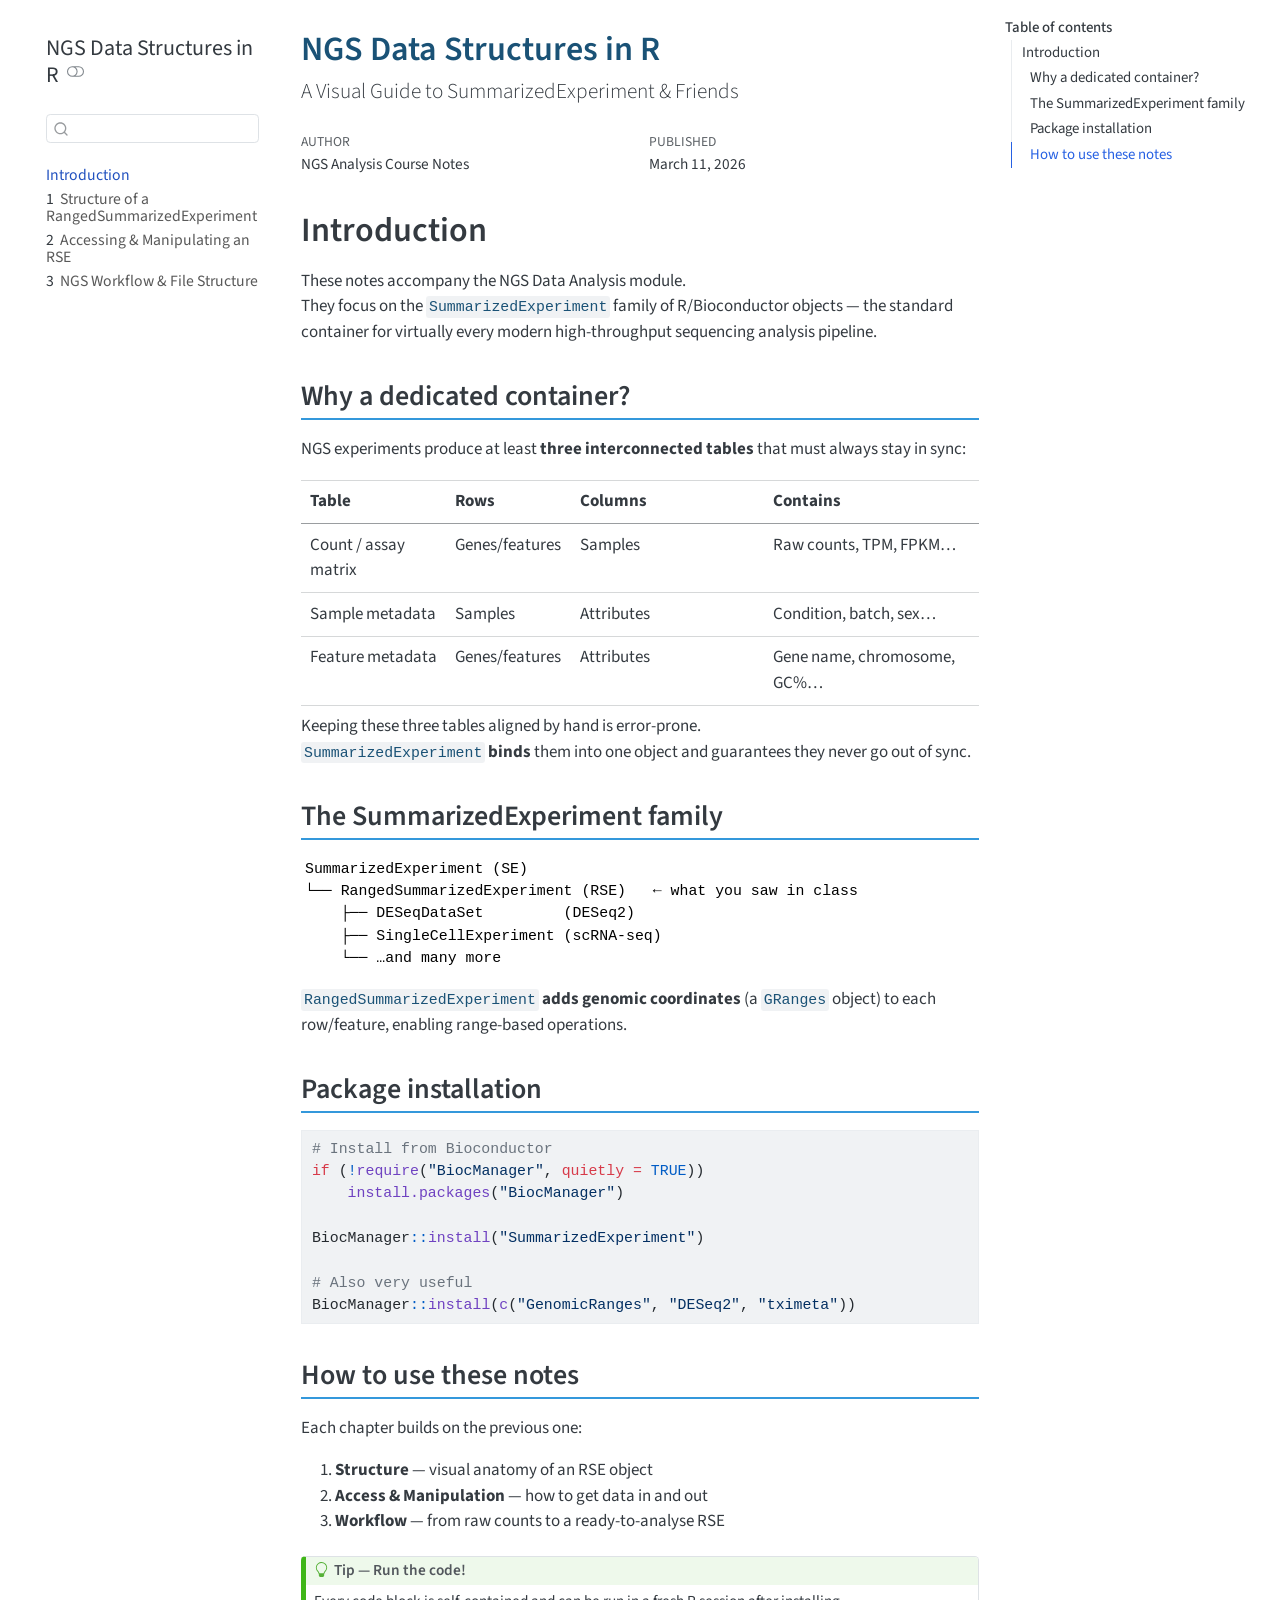
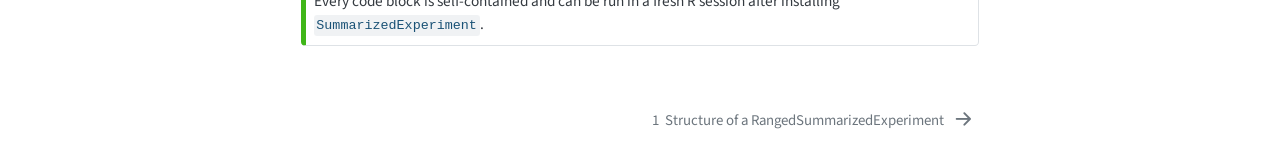
==== index.html @ 2ae2c1e5 "deploy: 876cf75ac8a0d50eb4bbeb47ce357f77aa4906ad" ====
<!DOCTYPE html>
<html xmlns="http://www.w3.org/1999/xhtml" lang="en" xml:lang="en"><head>

<meta charset="utf-8">
<meta name="generator" content="quarto-1.8.27">

<meta name="viewport" content="width=device-width, initial-scale=1.0, user-scalable=yes">

<meta name="author" content="NGS Analysis Course Notes">
<meta name="dcterms.date" content="2026-03-11">

<title>NGS Data Structures in R</title>
<style>
code{white-space: pre-wrap;}
span.smallcaps{font-variant: small-caps;}
div.columns{display: flex; gap: min(4vw, 1.5em);}
div.column{flex: auto; overflow-x: auto;}
div.hanging-indent{margin-left: 1.5em; text-indent: -1.5em;}
ul.task-list{list-style: none;}
ul.task-list li input[type="checkbox"] {
  width: 0.8em;
  margin: 0 0.8em 0.2em -1em; /* quarto-specific, see https://github.com/quarto-dev/quarto-cli/issues/4556 */ 
  vertical-align: middle;
}
/* CSS for syntax highlighting */
html { -webkit-text-size-adjust: 100%; }
pre > code.sourceCode { white-space: pre; position: relative; }
pre > code.sourceCode > span { display: inline-block; line-height: 1.25; }
pre > code.sourceCode > span:empty { height: 1.2em; }
.sourceCode { overflow: visible; }
code.sourceCode > span { color: inherit; text-decoration: inherit; }
div.sourceCode { margin: 1em 0; }
pre.sourceCode { margin: 0; }
@media screen {
div.sourceCode { overflow: auto; }
}
@media print {
pre > code.sourceCode { white-space: pre-wrap; }
pre > code.sourceCode > span { text-indent: -5em; padding-left: 5em; }
}
pre.numberSource code
  { counter-reset: source-line 0; }
pre.numberSource code > span
  { position: relative; left: -4em; counter-increment: source-line; }
pre.numberSource code > span > a:first-child::before
  { content: counter(source-line);
    position: relative; left: -1em; text-align: right; vertical-align: baseline;
    border: none; display: inline-block;
    -webkit-touch-callout: none; -webkit-user-select: none;
    -khtml-user-select: none; -moz-user-select: none;
    -ms-user-select: none; user-select: none;
    padding: 0 4px; width: 4em;
  }
pre.numberSource { margin-left: 3em;  padding-left: 4px; }
div.sourceCode
  {   }
@media screen {
pre > code.sourceCode > span > a:first-child::before { text-decoration: underline; }
}
</style>


<script src="site_libs/quarto-nav/quarto-nav.js"></script>
<script src="site_libs/quarto-nav/headroom.min.js"></script>
<script src="site_libs/clipboard/clipboard.min.js"></script>
<script src="site_libs/quarto-search/autocomplete.umd.js"></script>
<script src="site_libs/quarto-search/fuse.min.js"></script>
<script src="site_libs/quarto-search/quarto-search.js"></script>
<meta name="quarto:offset" content="./">
<link href="./structure.html" rel="next">
<script src="site_libs/quarto-html/quarto.js" type="module"></script>
<script src="site_libs/quarto-html/tabsets/tabsets.js" type="module"></script>
<script src="site_libs/quarto-html/axe/axe-check.js" type="module"></script>
<script src="site_libs/quarto-html/popper.min.js"></script>
<script src="site_libs/quarto-html/tippy.umd.min.js"></script>
<script src="site_libs/quarto-html/anchor.min.js"></script>
<link href="site_libs/quarto-html/tippy.css" rel="stylesheet">
<link href="site_libs/quarto-html/quarto-syntax-highlighting-8b4baf804e461d9b72633f0de59a0cac.css" rel="stylesheet" class="quarto-color-scheme" id="quarto-text-highlighting-styles">
<link href="site_libs/quarto-html/quarto-syntax-highlighting-dark-f1aadacce99040138bbb613f9330654f.css" rel="stylesheet" class="quarto-color-scheme quarto-color-alternate" id="quarto-text-highlighting-styles">
<link href="site_libs/quarto-html/quarto-syntax-highlighting-8b4baf804e461d9b72633f0de59a0cac.css" rel="stylesheet" class="quarto-color-scheme-extra" id="quarto-text-highlighting-styles">
<script src="site_libs/bootstrap/bootstrap.min.js"></script>
<link href="site_libs/bootstrap/bootstrap-icons.css" rel="stylesheet">
<link href="site_libs/bootstrap/bootstrap-b5dd4a3d71b3a078c37fb2ee7b3c8dc8.min.css" rel="stylesheet" append-hash="true" class="quarto-color-scheme" id="quarto-bootstrap" data-mode="light">
<link href="site_libs/bootstrap/bootstrap-dark-f71687a9f24ade8682aaea117735bc7c.min.css" rel="stylesheet" append-hash="true" class="quarto-color-scheme quarto-color-alternate" id="quarto-bootstrap" data-mode="dark">
<link href="site_libs/bootstrap/bootstrap-b5dd4a3d71b3a078c37fb2ee7b3c8dc8.min.css" rel="stylesheet" append-hash="true" class="quarto-color-scheme-extra" id="quarto-bootstrap" data-mode="light">
<script id="quarto-search-options" type="application/json">{
  "location": "sidebar",
  "copy-button": false,
  "collapse-after": 3,
  "panel-placement": "start",
  "type": "textbox",
  "limit": 50,
  "keyboard-shortcut": [
    "f",
    "/",
    "s"
  ],
  "show-item-context": false,
  "language": {
    "search-no-results-text": "No results",
    "search-matching-documents-text": "matching documents",
    "search-copy-link-title": "Copy link to search",
    "search-hide-matches-text": "Hide additional matches",
    "search-more-match-text": "more match in this document",
    "search-more-matches-text": "more matches in this document",
    "search-clear-button-title": "Clear",
    "search-text-placeholder": "",
    "search-detached-cancel-button-title": "Cancel",
    "search-submit-button-title": "Submit",
    "search-label": "Search"
  }
}</script>
<style>html{ scroll-behavior: smooth; }</style>


<link rel="stylesheet" href="custom.css">
</head>

<body class="nav-sidebar floating quarto-light"><script id="quarto-html-before-body" type="application/javascript">
    const toggleBodyColorMode = (bsSheetEl) => {
      const mode = bsSheetEl.getAttribute("data-mode");
      const bodyEl = window.document.querySelector("body");
      if (mode === "dark") {
        bodyEl.classList.add("quarto-dark");
        bodyEl.classList.remove("quarto-light");
      } else {
        bodyEl.classList.add("quarto-light");
        bodyEl.classList.remove("quarto-dark");
      }
    }
    const toggleBodyColorPrimary = () => {
      const bsSheetEl = window.document.querySelector("link#quarto-bootstrap:not([rel=disabled-stylesheet])");
      if (bsSheetEl) {
        toggleBodyColorMode(bsSheetEl);
      }
    }
    const setColorSchemeToggle = (alternate) => {
      const toggles = window.document.querySelectorAll('.quarto-color-scheme-toggle');
      for (let i=0; i < toggles.length; i++) {
        const toggle = toggles[i];
        if (toggle) {
          if (alternate) {
            toggle.classList.add("alternate");
          } else {
            toggle.classList.remove("alternate");
          }
        }
      }
    };
    const toggleColorMode = (alternate) => {
      // Switch the stylesheets
      const primaryStylesheets = window.document.querySelectorAll('link.quarto-color-scheme:not(.quarto-color-alternate)');
      const alternateStylesheets = window.document.querySelectorAll('link.quarto-color-scheme.quarto-color-alternate');
      manageTransitions('#quarto-margin-sidebar .nav-link', false);
      if (alternate) {
        // note: dark is layered on light, we don't disable primary!
        enableStylesheet(alternateStylesheets);
        for (const sheetNode of alternateStylesheets) {
          if (sheetNode.id === "quarto-bootstrap") {
            toggleBodyColorMode(sheetNode);
          }
        }
      } else {
        disableStylesheet(alternateStylesheets);
        enableStylesheet(primaryStylesheets)
        toggleBodyColorPrimary();
      }
      manageTransitions('#quarto-margin-sidebar .nav-link', true);
      // Switch the toggles
      setColorSchemeToggle(alternate)
      // Hack to workaround the fact that safari doesn't
      // properly recolor the scrollbar when toggling (#1455)
      if (navigator.userAgent.indexOf('Safari') > 0 && navigator.userAgent.indexOf('Chrome') == -1) {
        manageTransitions("body", false);
        window.scrollTo(0, 1);
        setTimeout(() => {
          window.scrollTo(0, 0);
          manageTransitions("body", true);
        }, 40);
      }
    }
    const disableStylesheet = (stylesheets) => {
      for (let i=0; i < stylesheets.length; i++) {
        const stylesheet = stylesheets[i];
        stylesheet.rel = 'disabled-stylesheet';
      }
    }
    const enableStylesheet = (stylesheets) => {
      for (let i=0; i < stylesheets.length; i++) {
        const stylesheet = stylesheets[i];
        if(stylesheet.rel !== 'stylesheet') { // for Chrome, which will still FOUC without this check
          stylesheet.rel = 'stylesheet';
        }
      }
    }
    const manageTransitions = (selector, allowTransitions) => {
      const els = window.document.querySelectorAll(selector);
      for (let i=0; i < els.length; i++) {
        const el = els[i];
        if (allowTransitions) {
          el.classList.remove('notransition');
        } else {
          el.classList.add('notransition');
        }
      }
    }
    const isFileUrl = () => {
      return window.location.protocol === 'file:';
    }
    const hasAlternateSentinel = () => {
      let styleSentinel = getColorSchemeSentinel();
      if (styleSentinel !== null) {
        return styleSentinel === "alternate";
      } else {
        return false;
      }
    }
    const setStyleSentinel = (alternate) => {
      const value = alternate ? "alternate" : "default";
      if (!isFileUrl()) {
        window.localStorage.setItem("quarto-color-scheme", value);
      } else {
        localAlternateSentinel = value;
      }
    }
    const getColorSchemeSentinel = () => {
      if (!isFileUrl()) {
        const storageValue = window.localStorage.getItem("quarto-color-scheme");
        return storageValue != null ? storageValue : localAlternateSentinel;
      } else {
        return localAlternateSentinel;
      }
    }
    const toggleGiscusIfUsed = (isAlternate, darkModeDefault) => {
      const baseTheme = document.querySelector('#giscus-base-theme')?.value ?? 'light';
      const alternateTheme = document.querySelector('#giscus-alt-theme')?.value ?? 'dark';
      let newTheme = '';
      if(authorPrefersDark) {
        newTheme = isAlternate ? baseTheme : alternateTheme;
      } else {
        newTheme = isAlternate ? alternateTheme : baseTheme;
      }
      const changeGiscusTheme = () => {
        // From: https://github.com/giscus/giscus/issues/336
        const sendMessage = (message) => {
          const iframe = document.querySelector('iframe.giscus-frame');
          if (!iframe) return;
          iframe.contentWindow.postMessage({ giscus: message }, 'https://giscus.app');
        }
        sendMessage({
          setConfig: {
            theme: newTheme
          }
        });
      }
      const isGiscussLoaded = window.document.querySelector('iframe.giscus-frame') !== null;
      if (isGiscussLoaded) {
        changeGiscusTheme();
      }
    };
    const authorPrefersDark = false;
    const darkModeDefault = authorPrefersDark;
      document.querySelector('link#quarto-text-highlighting-styles.quarto-color-scheme-extra').rel = 'disabled-stylesheet';
      document.querySelector('link#quarto-bootstrap.quarto-color-scheme-extra').rel = 'disabled-stylesheet';
    let localAlternateSentinel = darkModeDefault ? 'alternate' : 'default';
    // Dark / light mode switch
    window.quartoToggleColorScheme = () => {
      // Read the current dark / light value
      let toAlternate = !hasAlternateSentinel();
      toggleColorMode(toAlternate);
      setStyleSentinel(toAlternate);
      toggleGiscusIfUsed(toAlternate, darkModeDefault);
      window.dispatchEvent(new Event('resize'));
    };
    // Switch to dark mode if need be
    if (hasAlternateSentinel()) {
      toggleColorMode(true);
    } else {
      toggleColorMode(false);
    }
  </script>

<div id="quarto-search-results"></div>
  <header id="quarto-header" class="headroom fixed-top">
  <nav class="quarto-secondary-nav">
    <div class="container-fluid d-flex">
      <button type="button" class="quarto-btn-toggle btn" data-bs-toggle="collapse" role="button" data-bs-target=".quarto-sidebar-collapse-item" aria-controls="quarto-sidebar" aria-expanded="false" aria-label="Toggle sidebar navigation" onclick="if (window.quartoToggleHeadroom) { window.quartoToggleHeadroom(); }">
        <i class="bi bi-layout-text-sidebar-reverse"></i>
      </button>
        <nav class="quarto-page-breadcrumbs" aria-label="breadcrumb"><ol class="breadcrumb"><li class="breadcrumb-item"><a href="./index.html">Introduction</a></li></ol></nav>
        <a class="flex-grow-1" role="navigation" data-bs-toggle="collapse" data-bs-target=".quarto-sidebar-collapse-item" aria-controls="quarto-sidebar" aria-expanded="false" aria-label="Toggle sidebar navigation" onclick="if (window.quartoToggleHeadroom) { window.quartoToggleHeadroom(); }">      
        </a>
      <button type="button" class="btn quarto-search-button" aria-label="Search" onclick="window.quartoOpenSearch();">
        <i class="bi bi-search"></i>
      </button>
    </div>
  </nav>
</header>
<!-- content -->
<div id="quarto-content" class="quarto-container page-columns page-rows-contents page-layout-article">
<!-- sidebar -->
  <nav id="quarto-sidebar" class="sidebar collapse collapse-horizontal quarto-sidebar-collapse-item sidebar-navigation floating overflow-auto">
    <div class="pt-lg-2 mt-2 text-left sidebar-header">
    <div class="sidebar-title mb-0 py-0">
      <a href="./">NGS Data Structures in R</a> 
        <div class="sidebar-tools-main">
  <a href="" class="quarto-color-scheme-toggle quarto-navigation-tool  px-1" onclick="window.quartoToggleColorScheme(); return false;" title="Toggle dark mode"><i class="bi"></i></a>
</div>
    </div>
      </div>
        <div class="mt-2 flex-shrink-0 align-items-center">
        <div class="sidebar-search">
        <div id="quarto-search" class="" title="Search"></div>
        </div>
        </div>
    <div class="sidebar-menu-container"> 
    <ul class="list-unstyled mt-1">
        <li class="sidebar-item">
  <div class="sidebar-item-container"> 
  <a href="./index.html" class="sidebar-item-text sidebar-link active">
 <span class="menu-text">Introduction</span></a>
  </div>
</li>
        <li class="sidebar-item">
  <div class="sidebar-item-container"> 
  <a href="./structure.html" class="sidebar-item-text sidebar-link">
 <span class="menu-text"><span class="chapter-number">1</span>&nbsp; <span class="chapter-title">Structure of a RangedSummarizedExperiment</span></span></a>
  </div>
</li>
        <li class="sidebar-item">
  <div class="sidebar-item-container"> 
  <a href="./access.html" class="sidebar-item-text sidebar-link">
 <span class="menu-text"><span class="chapter-number">2</span>&nbsp; <span class="chapter-title">Accessing &amp; Manipulating an RSE</span></span></a>
  </div>
</li>
        <li class="sidebar-item">
  <div class="sidebar-item-container"> 
  <a href="./workflow.html" class="sidebar-item-text sidebar-link">
 <span class="menu-text"><span class="chapter-number">3</span>&nbsp; <span class="chapter-title">NGS Workflow &amp; File Structure</span></span></a>
  </div>
</li>
    </ul>
    </div>
</nav>
<div id="quarto-sidebar-glass" class="quarto-sidebar-collapse-item" data-bs-toggle="collapse" data-bs-target=".quarto-sidebar-collapse-item"></div>
<!-- margin-sidebar -->
    <div id="quarto-margin-sidebar" class="sidebar margin-sidebar">
        <nav id="TOC" role="doc-toc" class="toc-active">
    <h2 id="toc-title">Table of contents</h2>
   
  <ul>
  <li><a href="#introduction" id="toc-introduction" class="nav-link active" data-scroll-target="#introduction">Introduction</a>
  <ul class="collapse">
  <li><a href="#why-a-dedicated-container" id="toc-why-a-dedicated-container" class="nav-link" data-scroll-target="#why-a-dedicated-container">Why a dedicated container?</a></li>
  <li><a href="#the-summarizedexperiment-family" id="toc-the-summarizedexperiment-family" class="nav-link" data-scroll-target="#the-summarizedexperiment-family">The SummarizedExperiment family</a></li>
  <li><a href="#package-installation" id="toc-package-installation" class="nav-link" data-scroll-target="#package-installation">Package installation</a></li>
  <li><a href="#how-to-use-these-notes" id="toc-how-to-use-these-notes" class="nav-link" data-scroll-target="#how-to-use-these-notes">How to use these notes</a></li>
  </ul></li>
  </ul>
</nav>
    </div>
<!-- main -->
<main class="content" id="quarto-document-content">


<header id="title-block-header" class="quarto-title-block default">
<div class="quarto-title">
<h1 class="title">NGS Data Structures in R</h1>
<p class="subtitle lead">A Visual Guide to SummarizedExperiment &amp; Friends</p>
</div>



<div class="quarto-title-meta">

    <div>
    <div class="quarto-title-meta-heading">Author</div>
    <div class="quarto-title-meta-contents">
             <p>NGS Analysis Course Notes </p>
          </div>
  </div>
    
    <div>
    <div class="quarto-title-meta-heading">Published</div>
    <div class="quarto-title-meta-contents">
      <p class="date">March 11, 2026</p>
    </div>
  </div>
  
    
  </div>
  


</header>


<section id="introduction" class="level1 unnumbered">
<h1 class="unnumbered">Introduction</h1>
<p>These notes accompany the NGS Data Analysis module.<br>
They focus on the <strong><code>SummarizedExperiment</code></strong> family of R/Bioconductor objects — the standard container for virtually every modern high-throughput sequencing analysis pipeline.</p>
<section id="why-a-dedicated-container" class="level2">
<h2 class="anchored" data-anchor-id="why-a-dedicated-container">Why a dedicated container?</h2>
<p>NGS experiments produce at least <strong>three interconnected tables</strong> that must always stay in sync:</p>
<table class="caption-top table">
<colgroup>
<col style="width: 21%">
<col style="width: 18%">
<col style="width: 28%">
<col style="width: 31%">
</colgroup>
<thead>
<tr class="header">
<th>Table</th>
<th>Rows</th>
<th>Columns</th>
<th>Contains</th>
</tr>
</thead>
<tbody>
<tr class="odd">
<td>Count / assay matrix</td>
<td>Genes/features</td>
<td>Samples</td>
<td>Raw counts, TPM, FPKM…</td>
</tr>
<tr class="even">
<td>Sample metadata</td>
<td>Samples</td>
<td>Attributes</td>
<td>Condition, batch, sex…</td>
</tr>
<tr class="odd">
<td>Feature metadata</td>
<td>Genes/features</td>
<td>Attributes</td>
<td>Gene name, chromosome, GC%…</td>
</tr>
</tbody>
</table>
<p>Keeping these three tables aligned by hand is error-prone.<br>
<code>SummarizedExperiment</code> <strong>binds</strong> them into one object and guarantees they never go out of sync.</p>
</section>
<section id="the-summarizedexperiment-family" class="level2">
<h2 class="anchored" data-anchor-id="the-summarizedexperiment-family">The SummarizedExperiment family</h2>
<pre><code>SummarizedExperiment (SE)
└── RangedSummarizedExperiment (RSE)   ← what you saw in class
    ├── DESeqDataSet         (DESeq2)
    ├── SingleCellExperiment (scRNA-seq)
    └── …and many more</code></pre>
<p><code>RangedSummarizedExperiment</code> <strong>adds genomic coordinates</strong> (a <code>GRanges</code> object) to each row/feature, enabling range-based operations.</p>
</section>
<section id="package-installation" class="level2">
<h2 class="anchored" data-anchor-id="package-installation">Package installation</h2>
<div class="code-copy-outer-scaffold"><div class="sourceCode" id="cb2"><pre class="sourceCode r code-with-copy"><code class="sourceCode r"><span id="cb2-1"><a href="#cb2-1" aria-hidden="true" tabindex="-1"></a><span class="co"># Install from Bioconductor</span></span>
<span id="cb2-2"><a href="#cb2-2" aria-hidden="true" tabindex="-1"></a><span class="cf">if</span> (<span class="sc">!</span><span class="fu">require</span>(<span class="st">"BiocManager"</span>, <span class="at">quietly =</span> <span class="cn">TRUE</span>))</span>
<span id="cb2-3"><a href="#cb2-3" aria-hidden="true" tabindex="-1"></a>    <span class="fu">install.packages</span>(<span class="st">"BiocManager"</span>)</span>
<span id="cb2-4"><a href="#cb2-4" aria-hidden="true" tabindex="-1"></a></span>
<span id="cb2-5"><a href="#cb2-5" aria-hidden="true" tabindex="-1"></a>BiocManager<span class="sc">::</span><span class="fu">install</span>(<span class="st">"SummarizedExperiment"</span>)</span>
<span id="cb2-6"><a href="#cb2-6" aria-hidden="true" tabindex="-1"></a></span>
<span id="cb2-7"><a href="#cb2-7" aria-hidden="true" tabindex="-1"></a><span class="co"># Also very useful</span></span>
<span id="cb2-8"><a href="#cb2-8" aria-hidden="true" tabindex="-1"></a>BiocManager<span class="sc">::</span><span class="fu">install</span>(<span class="fu">c</span>(<span class="st">"GenomicRanges"</span>, <span class="st">"DESeq2"</span>, <span class="st">"tximeta"</span>))</span></code></pre></div><button title="Copy to Clipboard" class="code-copy-button"><i class="bi"></i></button></div>
</section>
<section id="how-to-use-these-notes" class="level2">
<h2 class="anchored" data-anchor-id="how-to-use-these-notes">How to use these notes</h2>
<p>Each chapter builds on the previous one:</p>
<ol type="1">
<li><strong>Structure</strong> — visual anatomy of an RSE object</li>
<li><strong>Access &amp; Manipulation</strong> — how to get data in and out</li>
<li><strong>Workflow</strong> — from raw counts to a ready-to-analyse RSE</li>
</ol>
<div class="callout callout-style-default callout-tip callout-titled">
<div class="callout-header d-flex align-content-center">
<div class="callout-icon-container">
<i class="callout-icon"></i>
</div>
<div class="callout-title-container flex-fill">
<span class="screen-reader-only">Tip</span>Tip — Run the code!
</div>
</div>
<div class="callout-body-container callout-body">
<p>Every code block is self-contained and can be run in a fresh R session after installing <code>SummarizedExperiment</code>.</p>
</div>
</div>


</section>
</section>

</main> <!-- /main -->
<script id="quarto-html-after-body" type="application/javascript">
  window.document.addEventListener("DOMContentLoaded", function (event) {
    // Ensure there is a toggle, if there isn't float one in the top right
    if (window.document.querySelector('.quarto-color-scheme-toggle') === null) {
      const a = window.document.createElement('a');
      a.classList.add('top-right');
      a.classList.add('quarto-color-scheme-toggle');
      a.href = "";
      a.onclick = function() { try { window.quartoToggleColorScheme(); } catch {} return false; };
      const i = window.document.createElement("i");
      i.classList.add('bi');
      a.appendChild(i);
      window.document.body.appendChild(a);
    }
    setColorSchemeToggle(hasAlternateSentinel())
    const icon = "";
    const anchorJS = new window.AnchorJS();
    anchorJS.options = {
      placement: 'right',
      icon: icon
    };
    anchorJS.add('.anchored');
    const isCodeAnnotation = (el) => {
      for (const clz of el.classList) {
        if (clz.startsWith('code-annotation-')) {                     
          return true;
        }
      }
      return false;
    }
    const onCopySuccess = function(e) {
      // button target
      const button = e.trigger;
      // don't keep focus
      button.blur();
      // flash "checked"
      button.classList.add('code-copy-button-checked');
      var currentTitle = button.getAttribute("title");
      button.setAttribute("title", "Copied!");
      let tooltip;
      if (window.bootstrap) {
        button.setAttribute("data-bs-toggle", "tooltip");
        button.setAttribute("data-bs-placement", "left");
        button.setAttribute("data-bs-title", "Copied!");
        tooltip = new bootstrap.Tooltip(button, 
          { trigger: "manual", 
            customClass: "code-copy-button-tooltip",
            offset: [0, -8]});
        tooltip.show();    
      }
      setTimeout(function() {
        if (tooltip) {
          tooltip.hide();
          button.removeAttribute("data-bs-title");
          button.removeAttribute("data-bs-toggle");
          button.removeAttribute("data-bs-placement");
        }
        button.setAttribute("title", currentTitle);
        button.classList.remove('code-copy-button-checked');
      }, 1000);
      // clear code selection
      e.clearSelection();
    }
    const getTextToCopy = function(trigger) {
      const outerScaffold = trigger.parentElement.cloneNode(true);
      const codeEl = outerScaffold.querySelector('code');
      for (const childEl of codeEl.children) {
        if (isCodeAnnotation(childEl)) {
          childEl.remove();
        }
      }
      return codeEl.innerText;
    }
    const clipboard = new window.ClipboardJS('.code-copy-button:not([data-in-quarto-modal])', {
      text: getTextToCopy
    });
    clipboard.on('success', onCopySuccess);
    if (window.document.getElementById('quarto-embedded-source-code-modal')) {
      const clipboardModal = new window.ClipboardJS('.code-copy-button[data-in-quarto-modal]', {
        text: getTextToCopy,
        container: window.document.getElementById('quarto-embedded-source-code-modal')
      });
      clipboardModal.on('success', onCopySuccess);
    }
      var localhostRegex = new RegExp(/^(?:http|https):\/\/localhost\:?[0-9]*\//);
      var mailtoRegex = new RegExp(/^mailto:/);
        var filterRegex = new RegExp('/' + window.location.host + '/');
      var isInternal = (href) => {
          return filterRegex.test(href) || localhostRegex.test(href) || mailtoRegex.test(href);
      }
      // Inspect non-navigation links and adorn them if external
     var links = window.document.querySelectorAll('a[href]:not(.nav-link):not(.navbar-brand):not(.toc-action):not(.sidebar-link):not(.sidebar-item-toggle):not(.pagination-link):not(.no-external):not([aria-hidden]):not(.dropdown-item):not(.quarto-navigation-tool):not(.about-link)');
      for (var i=0; i<links.length; i++) {
        const link = links[i];
        if (!isInternal(link.href)) {
          // undo the damage that might have been done by quarto-nav.js in the case of
          // links that we want to consider external
          if (link.dataset.originalHref !== undefined) {
            link.href = link.dataset.originalHref;
          }
        }
      }
    function tippyHover(el, contentFn, onTriggerFn, onUntriggerFn) {
      const config = {
        allowHTML: true,
        maxWidth: 500,
        delay: 100,
        arrow: false,
        appendTo: function(el) {
            return el.parentElement;
        },
        interactive: true,
        interactiveBorder: 10,
        theme: 'quarto',
        placement: 'bottom-start',
      };
      if (contentFn) {
        config.content = contentFn;
      }
      if (onTriggerFn) {
        config.onTrigger = onTriggerFn;
      }
      if (onUntriggerFn) {
        config.onUntrigger = onUntriggerFn;
      }
      window.tippy(el, config); 
    }
    const noterefs = window.document.querySelectorAll('a[role="doc-noteref"]');
    for (var i=0; i<noterefs.length; i++) {
      const ref = noterefs[i];
      tippyHover(ref, function() {
        // use id or data attribute instead here
        let href = ref.getAttribute('data-footnote-href') || ref.getAttribute('href');
        try { href = new URL(href).hash; } catch {}
        const id = href.replace(/^#\/?/, "");
        const note = window.document.getElementById(id);
        if (note) {
          return note.innerHTML;
        } else {
          return "";
        }
      });
    }
    const xrefs = window.document.querySelectorAll('a.quarto-xref');
    const processXRef = (id, note) => {
      // Strip column container classes
      const stripColumnClz = (el) => {
        el.classList.remove("page-full", "page-columns");
        if (el.children) {
          for (const child of el.children) {
            stripColumnClz(child);
          }
        }
      }
      stripColumnClz(note)
      if (id === null || id.startsWith('sec-')) {
        // Special case sections, only their first couple elements
        const container = document.createElement("div");
        if (note.children && note.children.length > 2) {
          container.appendChild(note.children[0].cloneNode(true));
          for (let i = 1; i < note.children.length; i++) {
            const child = note.children[i];
            if (child.tagName === "P" && child.innerText === "") {
              continue;
            } else {
              container.appendChild(child.cloneNode(true));
              break;
            }
          }
          if (window.Quarto?.typesetMath) {
            window.Quarto.typesetMath(container);
          }
          return container.innerHTML
        } else {
          if (window.Quarto?.typesetMath) {
            window.Quarto.typesetMath(note);
          }
          return note.innerHTML;
        }
      } else {
        // Remove any anchor links if they are present
        const anchorLink = note.querySelector('a.anchorjs-link');
        if (anchorLink) {
          anchorLink.remove();
        }
        if (window.Quarto?.typesetMath) {
          window.Quarto.typesetMath(note);
        }
        if (note.classList.contains("callout")) {
          return note.outerHTML;
        } else {
          return note.innerHTML;
        }
      }
    }
    for (var i=0; i<xrefs.length; i++) {
      const xref = xrefs[i];
      tippyHover(xref, undefined, function(instance) {
        instance.disable();
        let url = xref.getAttribute('href');
        let hash = undefined; 
        if (url.startsWith('#')) {
          hash = url;
        } else {
          try { hash = new URL(url).hash; } catch {}
        }
        if (hash) {
          const id = hash.replace(/^#\/?/, "");
          const note = window.document.getElementById(id);
          if (note !== null) {
            try {
              const html = processXRef(id, note.cloneNode(true));
              instance.setContent(html);
            } finally {
              instance.enable();
              instance.show();
            }
          } else {
            // See if we can fetch this
            fetch(url.split('#')[0])
            .then(res => res.text())
            .then(html => {
              const parser = new DOMParser();
              const htmlDoc = parser.parseFromString(html, "text/html");
              const note = htmlDoc.getElementById(id);
              if (note !== null) {
                const html = processXRef(id, note);
                instance.setContent(html);
              } 
            }).finally(() => {
              instance.enable();
              instance.show();
            });
          }
        } else {
          // See if we can fetch a full url (with no hash to target)
          // This is a special case and we should probably do some content thinning / targeting
          fetch(url)
          .then(res => res.text())
          .then(html => {
            const parser = new DOMParser();
            const htmlDoc = parser.parseFromString(html, "text/html");
            const note = htmlDoc.querySelector('main.content');
            if (note !== null) {
              // This should only happen for chapter cross references
              // (since there is no id in the URL)
              // remove the first header
              if (note.children.length > 0 && note.children[0].tagName === "HEADER") {
                note.children[0].remove();
              }
              const html = processXRef(null, note);
              instance.setContent(html);
            } 
          }).finally(() => {
            instance.enable();
            instance.show();
          });
        }
      }, function(instance) {
      });
    }
        let selectedAnnoteEl;
        const selectorForAnnotation = ( cell, annotation) => {
          let cellAttr = 'data-code-cell="' + cell + '"';
          let lineAttr = 'data-code-annotation="' +  annotation + '"';
          const selector = 'span[' + cellAttr + '][' + lineAttr + ']';
          return selector;
        }
        const selectCodeLines = (annoteEl) => {
          const doc = window.document;
          const targetCell = annoteEl.getAttribute("data-target-cell");
          const targetAnnotation = annoteEl.getAttribute("data-target-annotation");
          const annoteSpan = window.document.querySelector(selectorForAnnotation(targetCell, targetAnnotation));
          const lines = annoteSpan.getAttribute("data-code-lines").split(",");
          const lineIds = lines.map((line) => {
            return targetCell + "-" + line;
          })
          let top = null;
          let height = null;
          let parent = null;
          if (lineIds.length > 0) {
              //compute the position of the single el (top and bottom and make a div)
              const el = window.document.getElementById(lineIds[0]);
              top = el.offsetTop;
              height = el.offsetHeight;
              parent = el.parentElement.parentElement;
            if (lineIds.length > 1) {
              const lastEl = window.document.getElementById(lineIds[lineIds.length - 1]);
              const bottom = lastEl.offsetTop + lastEl.offsetHeight;
              height = bottom - top;
            }
            if (top !== null && height !== null && parent !== null) {
              // cook up a div (if necessary) and position it 
              let div = window.document.getElementById("code-annotation-line-highlight");
              if (div === null) {
                div = window.document.createElement("div");
                div.setAttribute("id", "code-annotation-line-highlight");
                div.style.position = 'absolute';
                parent.appendChild(div);
              }
              div.style.top = top - 2 + "px";
              div.style.height = height + 4 + "px";
              div.style.left = 0;
              let gutterDiv = window.document.getElementById("code-annotation-line-highlight-gutter");
              if (gutterDiv === null) {
                gutterDiv = window.document.createElement("div");
                gutterDiv.setAttribute("id", "code-annotation-line-highlight-gutter");
                gutterDiv.style.position = 'absolute';
                const codeCell = window.document.getElementById(targetCell);
                const gutter = codeCell.querySelector('.code-annotation-gutter');
                gutter.appendChild(gutterDiv);
              }
              gutterDiv.style.top = top - 2 + "px";
              gutterDiv.style.height = height + 4 + "px";
            }
            selectedAnnoteEl = annoteEl;
          }
        };
        const unselectCodeLines = () => {
          const elementsIds = ["code-annotation-line-highlight", "code-annotation-line-highlight-gutter"];
          elementsIds.forEach((elId) => {
            const div = window.document.getElementById(elId);
            if (div) {
              div.remove();
            }
          });
          selectedAnnoteEl = undefined;
        };
          // Handle positioning of the toggle
      window.addEventListener(
        "resize",
        throttle(() => {
          elRect = undefined;
          if (selectedAnnoteEl) {
            selectCodeLines(selectedAnnoteEl);
          }
        }, 10)
      );
      function throttle(fn, ms) {
      let throttle = false;
      let timer;
        return (...args) => {
          if(!throttle) { // first call gets through
              fn.apply(this, args);
              throttle = true;
          } else { // all the others get throttled
              if(timer) clearTimeout(timer); // cancel #2
              timer = setTimeout(() => {
                fn.apply(this, args);
                timer = throttle = false;
              }, ms);
          }
        };
      }
        // Attach click handler to the DT
        const annoteDls = window.document.querySelectorAll('dt[data-target-cell]');
        for (const annoteDlNode of annoteDls) {
          annoteDlNode.addEventListener('click', (event) => {
            const clickedEl = event.target;
            if (clickedEl !== selectedAnnoteEl) {
              unselectCodeLines();
              const activeEl = window.document.querySelector('dt[data-target-cell].code-annotation-active');
              if (activeEl) {
                activeEl.classList.remove('code-annotation-active');
              }
              selectCodeLines(clickedEl);
              clickedEl.classList.add('code-annotation-active');
            } else {
              // Unselect the line
              unselectCodeLines();
              clickedEl.classList.remove('code-annotation-active');
            }
          });
        }
    const findCites = (el) => {
      const parentEl = el.parentElement;
      if (parentEl) {
        const cites = parentEl.dataset.cites;
        if (cites) {
          return {
            el,
            cites: cites.split(' ')
          };
        } else {
          return findCites(el.parentElement)
        }
      } else {
        return undefined;
      }
    };
    var bibliorefs = window.document.querySelectorAll('a[role="doc-biblioref"]');
    for (var i=0; i<bibliorefs.length; i++) {
      const ref = bibliorefs[i];
      const citeInfo = findCites(ref);
      if (citeInfo) {
        tippyHover(citeInfo.el, function() {
          var popup = window.document.createElement('div');
          citeInfo.cites.forEach(function(cite) {
            var citeDiv = window.document.createElement('div');
            citeDiv.classList.add('hanging-indent');
            citeDiv.classList.add('csl-entry');
            var biblioDiv = window.document.getElementById('ref-' + cite);
            if (biblioDiv) {
              citeDiv.innerHTML = biblioDiv.innerHTML;
            }
            popup.appendChild(citeDiv);
          });
          return popup.innerHTML;
        });
      }
    }
  });
  </script>
<nav class="page-navigation">
  <div class="nav-page nav-page-previous">
  </div>
  <div class="nav-page nav-page-next">
      <a href="./structure.html" class="pagination-link" aria-label="Structure of a RangedSummarizedExperiment">
        <span class="nav-page-text"><span class="chapter-number">1</span>&nbsp; <span class="chapter-title">Structure of a RangedSummarizedExperiment</span></span> <i class="bi bi-arrow-right-short"></i>
      </a>
  </div>
</nav>
</div> <!-- /content -->




<script src="site_libs/quarto-html/zenscroll-min.js"></script>
</body></html>
---- site_libs/quarto-html/tippy.css ----
.tippy-box[data-animation=fade][data-state=hidden]{opacity:0}[data-tippy-root]{max-width:calc(100vw - 10px)}.tippy-box{position:relative;background-color:#333;color:#fff;border-radius:4px;font-size:14px;line-height:1.4;white-space:normal;outline:0;transition-property:transform,visibility,opacity}.tippy-box[data-placement^=top]>.tippy-arrow{bottom:0}.tippy-box[data-placement^=top]>.tippy-arrow:before{bottom:-7px;left:0;border-width:8px 8px 0;border-top-color:initial;transform-origin:center top}.tippy-box[data-placement^=bottom]>.tippy-arrow{top:0}.tippy-box[data-placement^=bottom]>.tippy-arrow:before{top:-7px;left:0;border-width:0 8px 8px;border-bottom-color:initial;transform-origin:center bottom}.tippy-box[data-placement^=left]>.tippy-arrow{right:0}.tippy-box[data-placement^=left]>.tippy-arrow:before{border-width:8px 0 8px 8px;border-left-color:initial;right:-7px;transform-origin:center left}.tippy-box[data-placement^=right]>.tippy-arrow{left:0}.tippy-box[data-placement^=right]>.tippy-arrow:before{left:-7px;border-width:8px 8px 8px 0;border-right-color:initial;transform-origin:center right}.tippy-box[data-inertia][data-state=visible]{transition-timing-function:cubic-bezier(.54,1.5,.38,1.11)}.tippy-arrow{width:16px;height:16px;color:#333}.tippy-arrow:before{content:"";position:absolute;border-color:transparent;border-style:solid}.tippy-content{position:relative;padding:5px 9px;z-index:1}
---- site_libs/quarto-html/quarto-syntax-highlighting-8b4baf804e461d9b72633f0de59a0cac.css ----
/* quarto syntax highlight colors */
:root {
  --quarto-hl-al-color: #ff5555;
  --quarto-hl-an-color: #6a737d;
  --quarto-hl-at-color: #d73a49;
  --quarto-hl-bn-color: #005cc5;
  --quarto-hl-bu-color: #d73a49;
  --quarto-hl-ch-color: #032f62;
  --quarto-hl-co-color: #6a737d;
  --quarto-hl-cv-color: #6a737d;
  --quarto-hl-cn-color: #005cc5;
  --quarto-hl-cf-color: #d73a49;
  --quarto-hl-dt-color: #d73a49;
  --quarto-hl-dv-color: #005cc5;
  --quarto-hl-do-color: #6a737d;
  --quarto-hl-er-color: #ff5555;
  --quarto-hl-ex-color: #d73a49;
  --quarto-hl-fl-color: #005cc5;
  --quarto-hl-fu-color: #6f42c1;
  --quarto-hl-im-color: #032f62;
  --quarto-hl-in-color: #6a737d;
  --quarto-hl-kw-color: #d73a49;
  --quarto-hl-op-color: #24292e;
  --quarto-hl-pp-color: #d73a49;
  --quarto-hl-re-color: #6a737d;
  --quarto-hl-sc-color: #005cc5;
  --quarto-hl-ss-color: #032f62;
  --quarto-hl-st-color: #032f62;
  --quarto-hl-va-color: #e36209;
  --quarto-hl-vs-color: #032f62;
  --quarto-hl-wa-color: #ff5555;
}

/* other quarto variables */
:root {
  --quarto-font-monospace: SFMono-Regular, Menlo, Monaco, Consolas, "Liberation Mono", "Courier New", monospace;
}

/* syntax highlight based on Pandoc's rules */
pre > code.sourceCode > span {
  color: #24292e;
}

code.sourceCode > span {
  color: #24292e;
}

div.sourceCode,
div.sourceCode pre.sourceCode {
  color: #24292e;
}

/* Normal */
code span {
  color: #24292e;
}

/* Alert */
code span.al {
  font-weight: bold;
  color: #ff5555;
}

/* Annotation */
code span.an {
  color: #6a737d;
}

/* Attribute */
code span.at {
  color: #d73a49;
}

/* BaseN */
code span.bn {
  color: #005cc5;
}

/* BuiltIn */
code span.bu {
  color: #d73a49;
}

/* ControlFlow */
code span.cf {
  color: #d73a49;
}

/* Char */
code span.ch {
  color: #032f62;
}

/* Constant */
code span.cn {
  color: #005cc5;
}

/* Comment */
code span.co {
  color: #6a737d;
}

/* CommentVar */
code span.cv {
  color: #6a737d;
}

/* Documentation */
code span.do {
  color: #6a737d;
}

/* DataType */
code span.dt {
  color: #d73a49;
}

/* DecVal */
code span.dv {
  color: #005cc5;
}

/* Error */
code span.er {
  color: #ff5555;
  text-decoration: underline;
}

/* Extension */
code span.ex {
  font-weight: bold;
  color: #d73a49;
}

/* Float */
code span.fl {
  color: #005cc5;
}

/* Function */
code span.fu {
  color: #6f42c1;
}

/* Import */
code span.im {
  color: #032f62;
}

/* Information */
code span.in {
  color: #6a737d;
}

/* Keyword */
code span.kw {
  color: #d73a49;
}

/* Operator */
code span.op {
  color: #24292e;
}

/* Preprocessor */
code span.pp {
  color: #d73a49;
}

/* RegionMarker */
code span.re {
  color: #6a737d;
}

/* SpecialChar */
code span.sc {
  color: #005cc5;
}

/* SpecialString */
code span.ss {
  color: #032f62;
}

/* String */
code span.st {
  color: #032f62;
}

/* Variable */
code span.va {
  color: #e36209;
}

/* VerbatimString */
code span.vs {
  color: #032f62;
}

/* Warning */
code span.wa {
  color: #ff5555;
}

.prevent-inlining {
  content: "</";
}

/*# sourceMappingURL=d5869c7ef605691dccb382f9093b1d67.css.map */
---- site_libs/quarto-html/quarto-syntax-highlighting-dark-f1aadacce99040138bbb613f9330654f.css ----
/* quarto syntax highlight colors */
:root {
  --quarto-hl-al-color: #ff5555;
  --quarto-hl-an-color: #6a737d;
  --quarto-hl-at-color: #f97583;
  --quarto-hl-bn-color: #79b8ff;
  --quarto-hl-bu-color: #f97583;
  --quarto-hl-ch-color: #9ecbff;
  --quarto-hl-co-color: #6a737d;
  --quarto-hl-cv-color: #6a737d;
  --quarto-hl-cn-color: #79b8ff;
  --quarto-hl-cf-color: #f97583;
  --quarto-hl-dt-color: #f97583;
  --quarto-hl-dv-color: #79b8ff;
  --quarto-hl-do-color: #6a737d;
  --quarto-hl-er-color: #ff5555;
  --quarto-hl-ex-color: #f97583;
  --quarto-hl-fl-color: #79b8ff;
  --quarto-hl-fu-color: #b392f0;
  --quarto-hl-im-color: #9ecbff;
  --quarto-hl-in-color: #6a737d;
  --quarto-hl-kw-color: #f97583;
  --quarto-hl-op-color: #e1e4e8;
  --quarto-hl-pp-color: #f97583;
  --quarto-hl-re-color: #6a737d;
  --quarto-hl-sc-color: #79b8ff;
  --quarto-hl-ss-color: #9ecbff;
  --quarto-hl-st-color: #9ecbff;
  --quarto-hl-va-color: #ffab70;
  --quarto-hl-vs-color: #9ecbff;
  --quarto-hl-wa-color: #ff5555;
}

/* other quarto variables */
:root {
  --quarto-font-monospace: SFMono-Regular, Menlo, Monaco, Consolas, "Liberation Mono", "Courier New", monospace;
}

/* syntax highlight based on Pandoc's rules */
pre > code.sourceCode > span {
  color: #e1e4e8;
}

code.sourceCode > span {
  color: #e1e4e8;
}

div.sourceCode,
div.sourceCode pre.sourceCode {
  color: #e1e4e8;
}

/* Normal */
code span {
  color: #e1e4e8;
}

/* Alert */
code span.al {
  font-weight: bold;
  color: #ff5555;
}

/* Annotation */
code span.an {
  color: #6a737d;
}

/* Attribute */
code span.at {
  color: #f97583;
}

/* BaseN */
code span.bn {
  color: #79b8ff;
}

/* BuiltIn */
code span.bu {
  color: #f97583;
}

/* ControlFlow */
code span.cf {
  color: #f97583;
}

/* Char */
code span.ch {
  color: #9ecbff;
}

/* Constant */
code span.cn {
  color: #79b8ff;
}

/* Comment */
code span.co {
  color: #6a737d;
}

/* CommentVar */
code span.cv {
  color: #6a737d;
}

/* Documentation */
code span.do {
  color: #6a737d;
}

/* DataType */
code span.dt {
  color: #f97583;
}

/* DecVal */
code span.dv {
  color: #79b8ff;
}

/* Error */
code span.er {
  color: #ff5555;
  text-decoration: underline;
}

/* Extension */
code span.ex {
  font-weight: bold;
  color: #f97583;
}

/* Float */
code span.fl {
  color: #79b8ff;
}

/* Function */
code span.fu {
  color: #b392f0;
}

/* Import */
code span.im {
  color: #9ecbff;
}

/* Information */
code span.in {
  color: #6a737d;
}

/* Keyword */
code span.kw {
  color: #f97583;
}

/* Operator */
code span.op {
  color: #e1e4e8;
}

/* Preprocessor */
code span.pp {
  color: #f97583;
}

/* RegionMarker */
code span.re {
  color: #6a737d;
}

/* SpecialChar */
code span.sc {
  color: #79b8ff;
}

/* SpecialString */
code span.ss {
  color: #9ecbff;
}

/* String */
code span.st {
  color: #9ecbff;
}

/* Variable */
code span.va {
  color: #ffab70;
}

/* VerbatimString */
code span.vs {
  color: #9ecbff;
}

/* Warning */
code span.wa {
  color: #ff5555;
}

.prevent-inlining {
  content: "</";
}

/*# sourceMappingURL=c3afadac646de3ecfef9ec2fe23a75c1.css.map */
---- site_libs/quarto-html/quarto-syntax-highlighting-8b4baf804e461d9b72633f0de59a0cac.css ----
/* quarto syntax highlight colors */
:root {
  --quarto-hl-al-color: #ff5555;
  --quarto-hl-an-color: #6a737d;
  --quarto-hl-at-color: #d73a49;
  --quarto-hl-bn-color: #005cc5;
  --quarto-hl-bu-color: #d73a49;
  --quarto-hl-ch-color: #032f62;
  --quarto-hl-co-color: #6a737d;
  --quarto-hl-cv-color: #6a737d;
  --quarto-hl-cn-color: #005cc5;
  --quarto-hl-cf-color: #d73a49;
  --quarto-hl-dt-color: #d73a49;
  --quarto-hl-dv-color: #005cc5;
  --quarto-hl-do-color: #6a737d;
  --quarto-hl-er-color: #ff5555;
  --quarto-hl-ex-color: #d73a49;
  --quarto-hl-fl-color: #005cc5;
  --quarto-hl-fu-color: #6f42c1;
  --quarto-hl-im-color: #032f62;
  --quarto-hl-in-color: #6a737d;
  --quarto-hl-kw-color: #d73a49;
  --quarto-hl-op-color: #24292e;
  --quarto-hl-pp-color: #d73a49;
  --quarto-hl-re-color: #6a737d;
  --quarto-hl-sc-color: #005cc5;
  --quarto-hl-ss-color: #032f62;
  --quarto-hl-st-color: #032f62;
  --quarto-hl-va-color: #e36209;
  --quarto-hl-vs-color: #032f62;
  --quarto-hl-wa-color: #ff5555;
}

/* other quarto variables */
:root {
  --quarto-font-monospace: SFMono-Regular, Menlo, Monaco, Consolas, "Liberation Mono", "Courier New", monospace;
}

/* syntax highlight based on Pandoc's rules */
pre > code.sourceCode > span {
  color: #24292e;
}

code.sourceCode > span {
  color: #24292e;
}

div.sourceCode,
div.sourceCode pre.sourceCode {
  color: #24292e;
}

/* Normal */
code span {
  color: #24292e;
}

/* Alert */
code span.al {
  font-weight: bold;
  color: #ff5555;
}

/* Annotation */
code span.an {
  color: #6a737d;
}

/* Attribute */
code span.at {
  color: #d73a49;
}

/* BaseN */
code span.bn {
  color: #005cc5;
}

/* BuiltIn */
code span.bu {
  color: #d73a49;
}

/* ControlFlow */
code span.cf {
  color: #d73a49;
}

/* Char */
code span.ch {
  color: #032f62;
}

/* Constant */
code span.cn {
  color: #005cc5;
}

/* Comment */
code span.co {
  color: #6a737d;
}

/* CommentVar */
code span.cv {
  color: #6a737d;
}

/* Documentation */
code span.do {
  color: #6a737d;
}

/* DataType */
code span.dt {
  color: #d73a49;
}

/* DecVal */
code span.dv {
  color: #005cc5;
}

/* Error */
code span.er {
  color: #ff5555;
  text-decoration: underline;
}

/* Extension */
code span.ex {
  font-weight: bold;
  color: #d73a49;
}

/* Float */
code span.fl {
  color: #005cc5;
}

/* Function */
code span.fu {
  color: #6f42c1;
}

/* Import */
code span.im {
  color: #032f62;
}

/* Information */
code span.in {
  color: #6a737d;
}

/* Keyword */
code span.kw {
  color: #d73a49;
}

/* Operator */
code span.op {
  color: #24292e;
}

/* Preprocessor */
code span.pp {
  color: #d73a49;
}

/* RegionMarker */
code span.re {
  color: #6a737d;
}

/* SpecialChar */
code span.sc {
  color: #005cc5;
}

/* SpecialString */
code span.ss {
  color: #032f62;
}

/* String */
code span.st {
  color: #032f62;
}

/* Variable */
code span.va {
  color: #e36209;
}

/* VerbatimString */
code span.vs {
  color: #032f62;
}

/* Warning */
code span.wa {
  color: #ff5555;
}

.prevent-inlining {
  content: "</";
}

/*# sourceMappingURL=d5869c7ef605691dccb382f9093b1d67.css.map */
---- custom.css ----
/* ── Custom styles for NGS Notes ── */

/* Callout box colours */
.callout-tip    { border-left-color: #2ecc71; }
.callout-note   { border-left-color: #3498db; }
.callout-warning{ border-left-color: #e67e22; }
.callout-important { border-left-color: #e74c3c; }

/* Slot / component tables */
.slot-table th {
  background-color: #2c3e50;
  color: white;
}
.slot-table tr:hover { background-color: #ecf0f1; }

/* Diagram containers */
.diagram-container {
  background: #fafafa;
  border: 1px solid #ddd;
  border-radius: 8px;
  padding: 1rem;
  margin: 1.5rem 0;
  text-align: center;
}

/* Inline code badges */
code {
  background-color: #eaf2ff;
  color: #1a5276;
  border-radius: 3px;
  padding: 1px 4px;
}

/* Chapter headers */
h1.title { color: #1a5276; }
h2 { border-bottom: 2px solid #3498db; padding-bottom: 4px; }

/* Key-concept highlight */
.key-concept {
  background: linear-gradient(135deg, #667eea22, #764ba222);
  border-left: 4px solid #667eea;
  padding: 0.8rem 1rem;
  border-radius: 0 6px 6px 0;
  margin: 1rem 0;
}
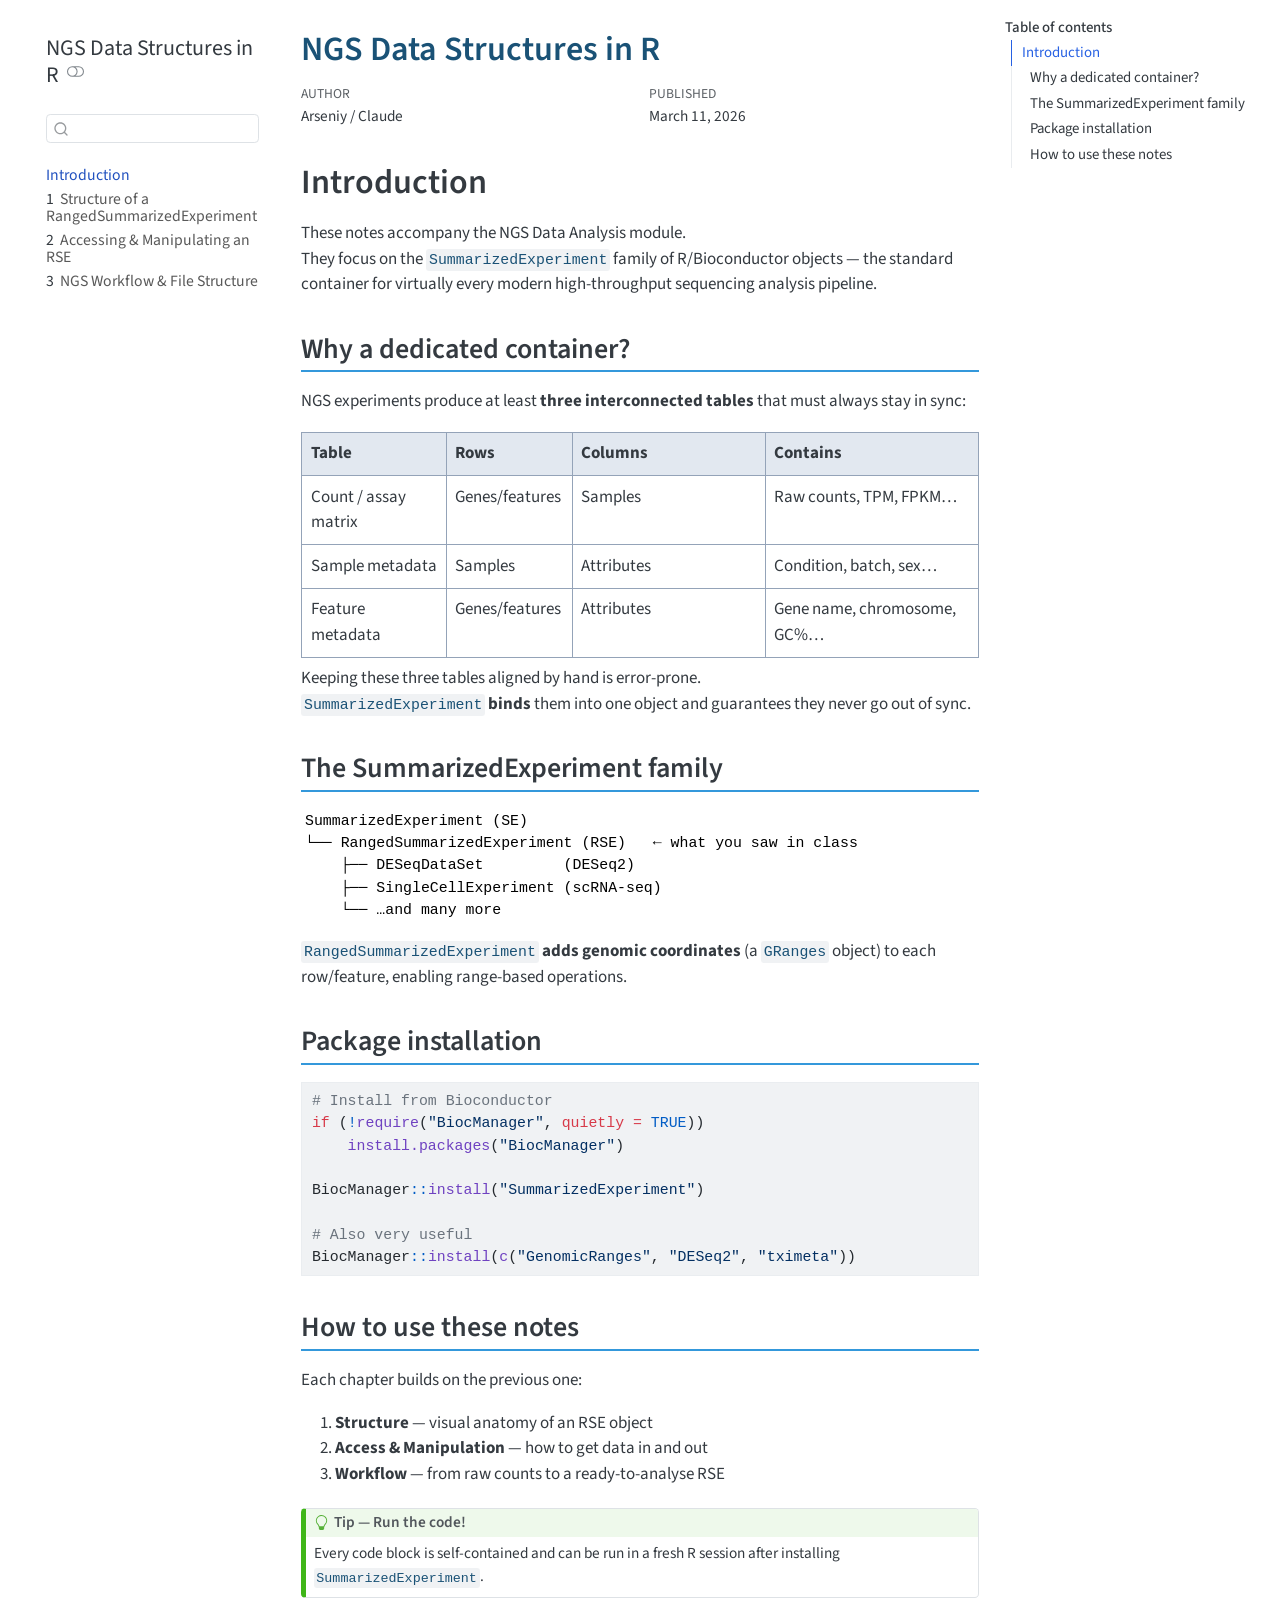
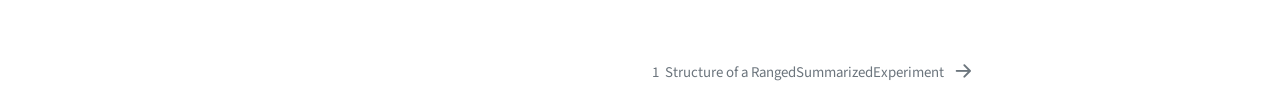
==== commit 46367a97: "deploy: 6fad5ff8b6df095c9c359fa7e21855a9f73ff5c0" ====
--- a/index.html
+++ b/index.html
@@ -6,7 +6,7 @@
 
 <meta name="viewport" content="width=device-width, initial-scale=1.0, user-scalable=yes">
 
-<meta name="author" content="NGS Analysis Course Notes">
+<meta name="author" content="Arseniy / Claude">
 <meta name="dcterms.date" content="2026-03-11">
 
 <title>NGS Data Structures in R</title>
@@ -366,7 +366,6 @@
 <header id="title-block-header" class="quarto-title-block default">
 <div class="quarto-title">
 <h1 class="title">NGS Data Structures in R</h1>
-<p class="subtitle lead">A Visual Guide to SummarizedExperiment &amp; Friends</p>
 </div>
 
 
@@ -376,7 +375,7 @@
     <div>
     <div class="quarto-title-meta-heading">Author</div>
     <div class="quarto-title-meta-contents">
-             <p>NGS Analysis Course Notes </p>
+             <p>Arseniy / Claude </p>
           </div>
   </div>
     
--- a/custom.css
+++ b/custom.css
@@ -5,6 +5,22 @@
 .callout-note   { border-left-color: #3498db; }
 .callout-warning{ border-left-color: #e67e22; }
 .callout-important { border-left-color: #e74c3c; }
+
+/* Visible borders for ALL tables */
+table {
+  border-collapse: collapse !important;
+  width: 100%;
+}
+table th, table td {
+  border: 1px solid #94a3b8 !important;
+  padding: 6px 10px;
+}
+table thead tr {
+  background-color: #e2e8f0;
+}
+table tbody tr:hover {
+  background-color: #f1f5f9;
+}
 
 /* Slot / component tables */
 .slot-table th {
